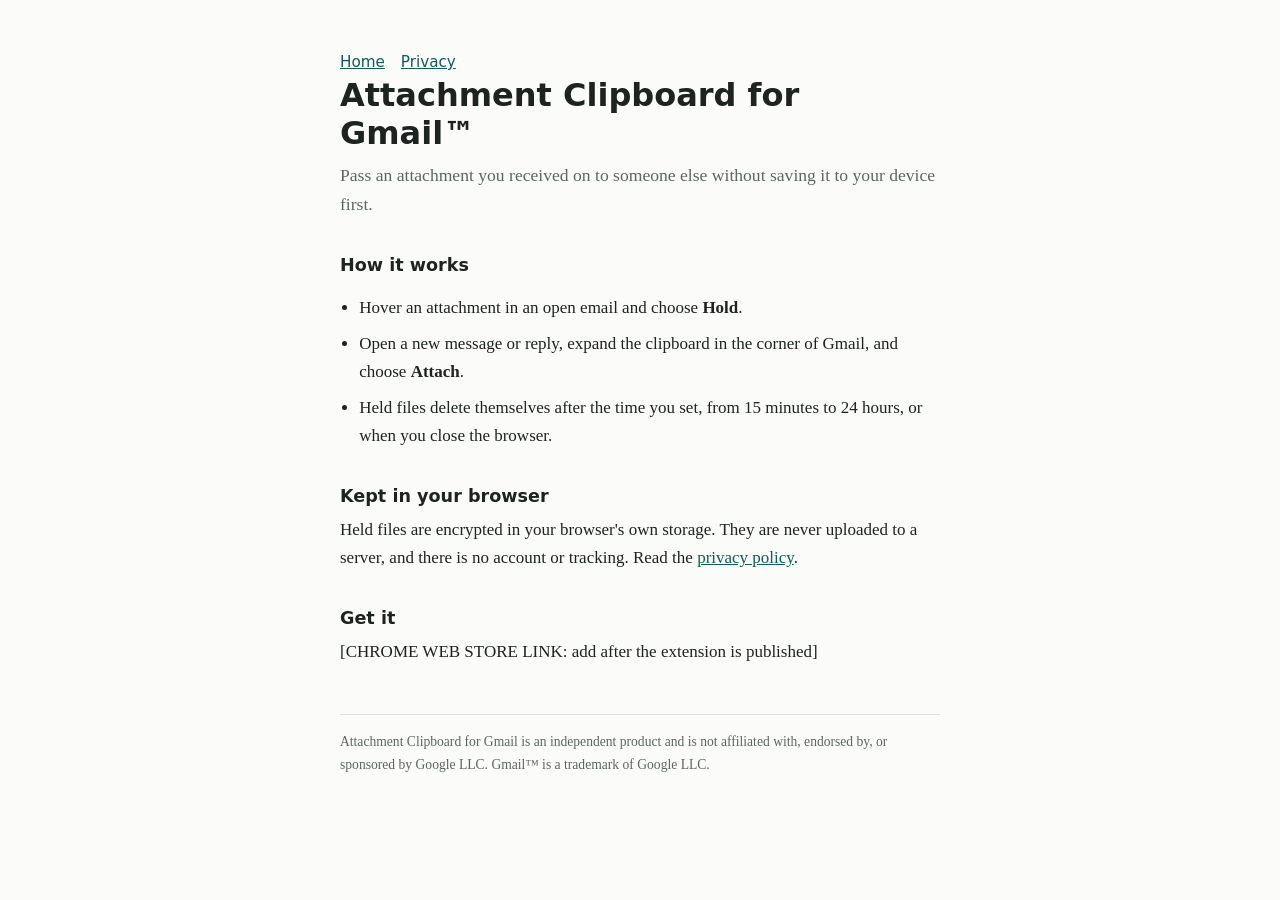
==== index.html @ 4c11375f "Add files via upload" ====
<!doctype html>
<html lang="en">
<head>
<meta charset="utf-8">
<meta name="viewport" content="width=device-width, initial-scale=1">
<title>Attachment Clipboard for Gmail&trade;</title>
<meta name="description" content="Hold Gmail attachments temporarily and attach them to a new message without saving them to your device.">
<link rel="canonical" href="https://attachmentclipboard.com/">
<link rel="stylesheet" href="style.css">
</head>
<body>
<main>
  <nav><a href="/">Home</a><a href="privacy.html">Privacy</a></nav>
  <h1>Attachment Clipboard for Gmail&trade;</h1>
  <p class="lede">Pass an attachment you received on to someone else without saving it to your device first.</p>

  <h2>How it works</h2>
  <ul>
    <li>Hover an attachment in an open email and choose <strong>Hold</strong>.</li>
    <li>Open a new message or reply, expand the clipboard in the corner of Gmail, and choose <strong>Attach</strong>.</li>
    <li>Held files delete themselves after the time you set, from 15 minutes to 24 hours, or when you close the browser.</li>
  </ul>

  <h2>Kept in your browser</h2>
  <p>Held files are encrypted in your browser's own storage. They are never uploaded to a server, and there is no account or tracking. Read the <a href="privacy.html">privacy policy</a>.</p>

  <h2>Get it</h2>
  <p>[CHROME WEB STORE LINK: add after the extension is published]</p>

  <footer>Attachment Clipboard for Gmail is an independent product and is not affiliated with, endorsed by, or sponsored by Google LLC. Gmail&trade; is a trademark of Google LLC.</footer>
</main>
</body>
</html>
---- style.css ----
:root { --bg:#fbfbfa; --fg:#1d2321; --mute:#5b6663; --line:#dfe4e2; --accent:#0f5c57; }
@media (prefers-color-scheme: dark) { :root { --bg:#161b1a; --fg:#e7ecea; --mute:#9aa6a3; --line:#2b3331; --accent:#6cc5bd; } }
* { box-sizing:border-box; }
body { margin:0; background:var(--bg); color:var(--fg); font:17px/1.65 Georgia, "Times New Roman", serif; }
main { max-width:40rem; margin:0 auto; padding:3rem 1.25rem 4rem; }
h1 { font:600 2rem/1.2 system-ui, "Segoe UI", sans-serif; margin:0 0 .5rem; }
h2 { font:600 1.1rem/1.3 system-ui, "Segoe UI", sans-serif; margin:2.2rem 0 .4rem; }
p, li { margin:.5rem 0; } ul { padding-left:1.2rem; }
a { color:var(--accent); } a:focus-visible { outline:2px solid var(--accent); outline-offset:2px; }
.lede { color:var(--mute); font-size:1.1rem; }
.meta { color:var(--mute); font-size:.9rem; }
footer { margin-top:3rem; padding-top:1rem; border-top:1px solid var(--line); color:var(--mute); font-size:.85rem; }
nav a { margin-right:1rem; font:500 .95rem system-ui, "Segoe UI", sans-serif; }
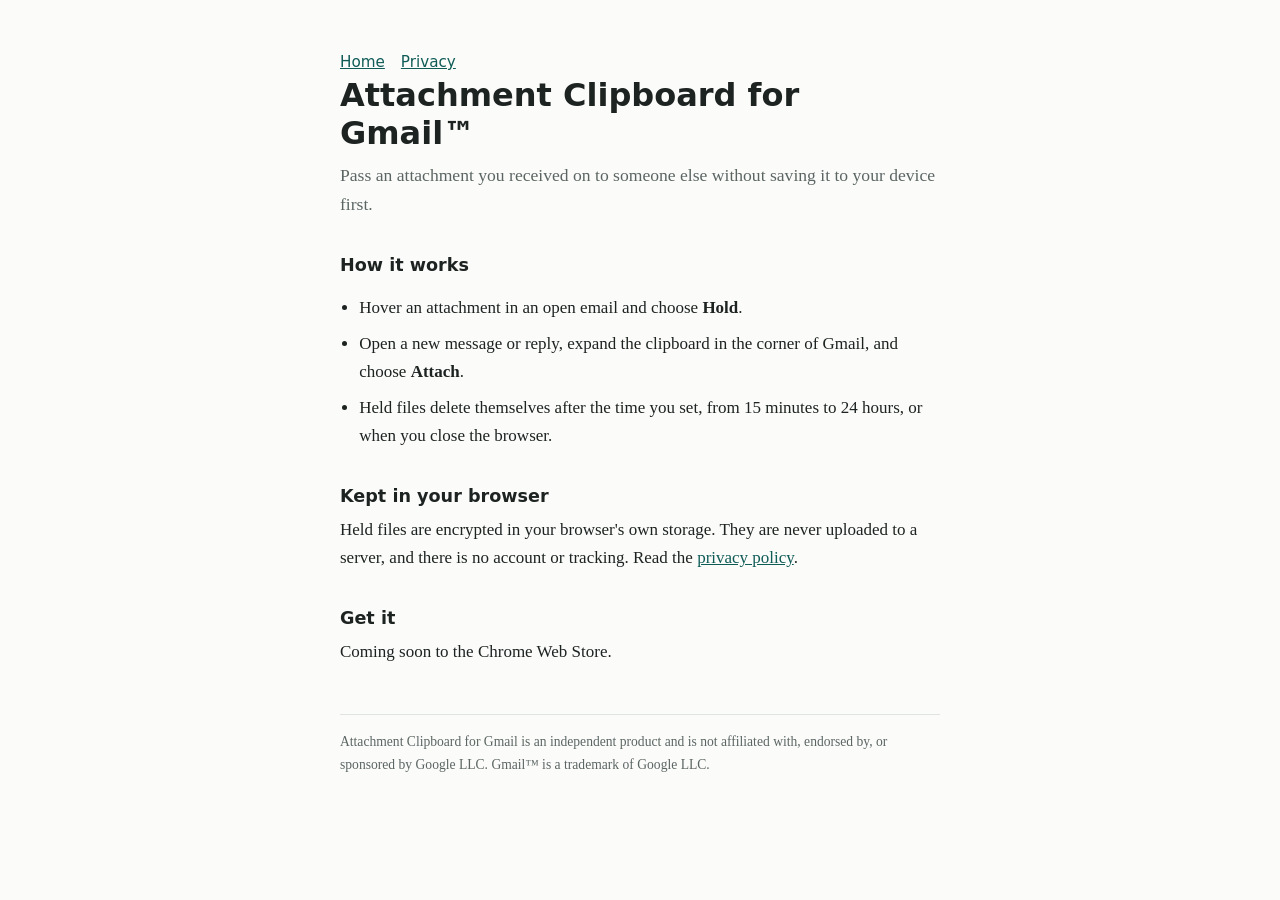
==== commit 8bd9c0b4: "Add files via upload" ====
--- a/index.html
+++ b/index.html
@@ -25,7 +25,7 @@
   <p>Held files are encrypted in your browser's own storage. They are never uploaded to a server, and there is no account or tracking. Read the <a href="privacy.html">privacy policy</a>.</p>
 
   <h2>Get it</h2>
-  <p>[CHROME WEB STORE LINK: add after the extension is published]</p>
+  <p>Coming soon to the Chrome Web Store.</p>
 
   <footer>Attachment Clipboard for Gmail is an independent product and is not affiliated with, endorsed by, or sponsored by Google LLC. Gmail&trade; is a trademark of Google LLC.</footer>
 </main>
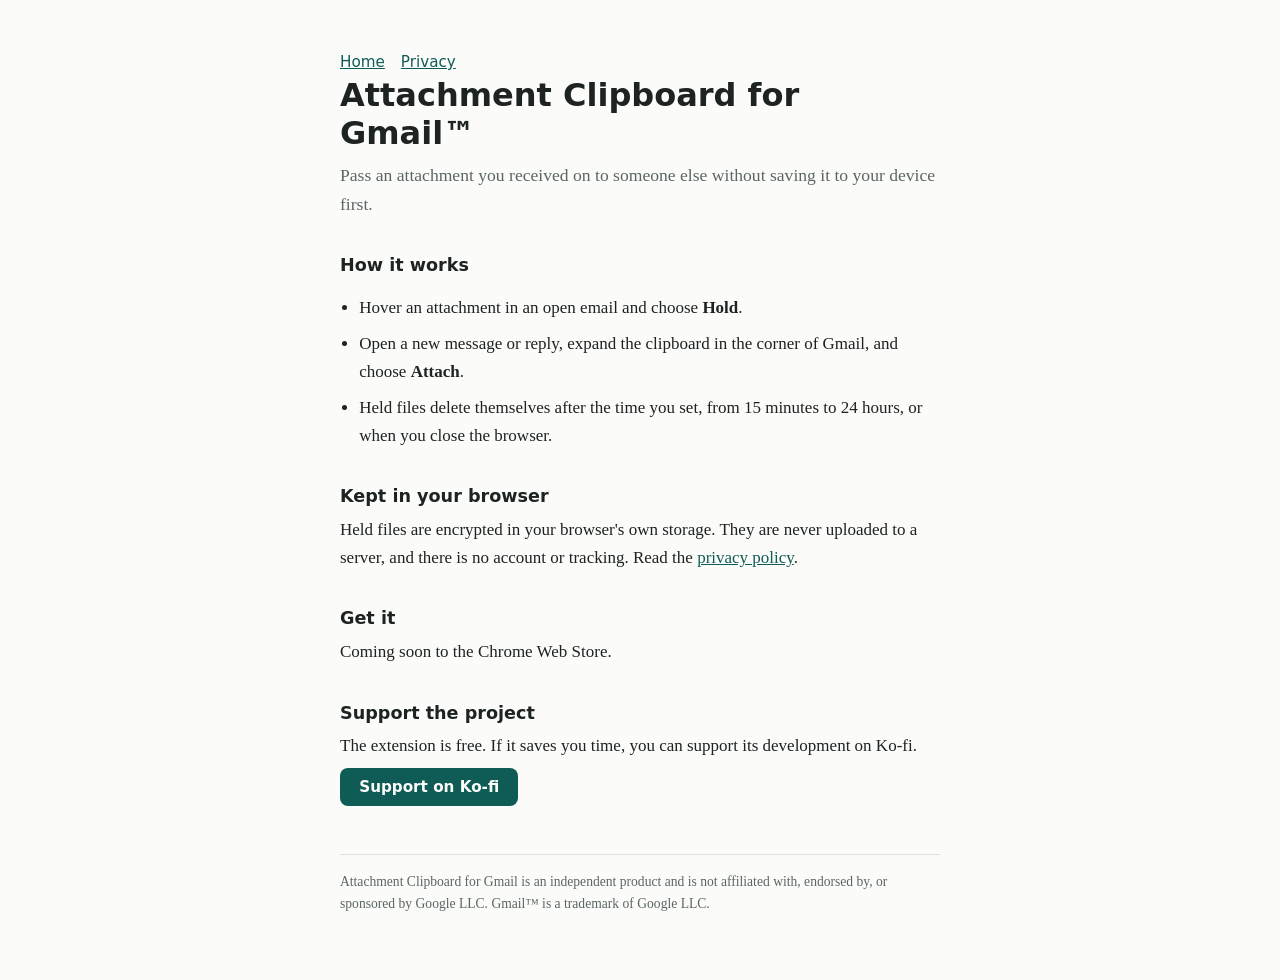
==== commit af3c72e8: "Add files via upload" ====
--- a/index.html
+++ b/index.html
@@ -27,6 +27,10 @@
   <h2>Get it</h2>
   <p>Coming soon to the Chrome Web Store.</p>
 
+  <h2>Support the project</h2>
+  <p>The extension is free. If it saves you time, you can support its development on Ko-fi.</p>
+  <p><a class="btn" href="https://ko-fi.com/albertoperkovic" target="_blank" rel="noopener">Support on Ko-fi</a></p>
+
   <footer>Attachment Clipboard for Gmail is an independent product and is not affiliated with, endorsed by, or sponsored by Google LLC. Gmail&trade; is a trademark of Google LLC.</footer>
 </main>
 </body>
--- a/style.css
+++ b/style.css
@@ -11,3 +11,6 @@
 .meta { color:var(--mute); font-size:.9rem; }
 footer { margin-top:3rem; padding-top:1rem; border-top:1px solid var(--line); color:var(--mute); font-size:.85rem; }
 nav a { margin-right:1rem; font:500 .95rem system-ui, "Segoe UI", sans-serif; }
+.btn { display:inline-block; padding:.6rem 1.2rem; border-radius:8px; background:var(--accent); color:var(--bg); text-decoration:none; font:600 .95rem system-ui, "Segoe UI", sans-serif; }
+.btn:hover { opacity:.9; }
+.btn:focus-visible { outline:2px solid var(--fg); outline-offset:3px; }
